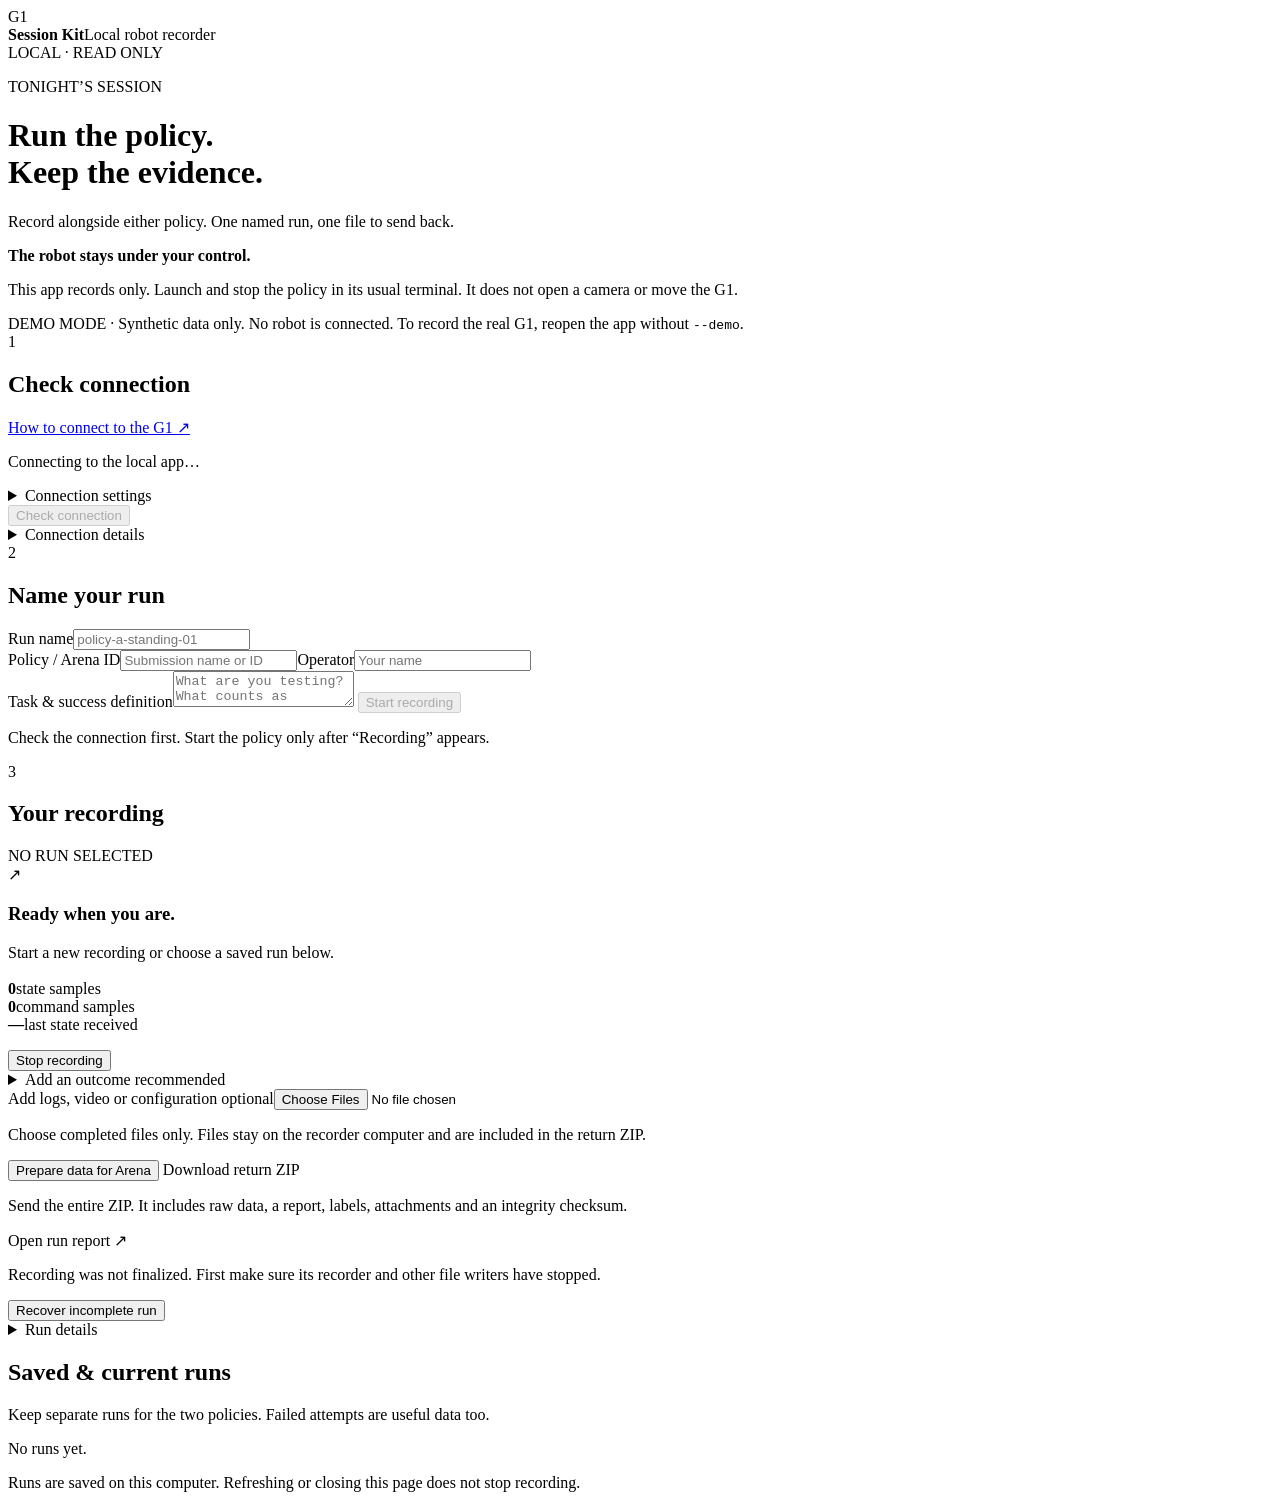
==== web/index.html @ b62b646d "Add local G1 recording app, Arena export, and connection guide" ====
<!doctype html>
<html lang="en"><head><meta charset="utf-8"><meta name="viewport" content="width=device-width,initial-scale=1">
<title>G1 Session Kit</title><link rel="stylesheet" href="/style.css"><script defer src="/app.js"></script></head>
<body>
<header><div class="brand"><span class="mark">G1</span><div><strong>Session Kit</strong><span class="muted">Local robot recorder</span></div></div><span class="badge" id="mode">LOCAL · READ ONLY</span></header>
<main>
<div class="intro"><div><p class="eyebrow">TONIGHT’S SESSION</p><h1>Run the policy.<br>Keep the evidence.</h1><p>Record alongside either policy. One named run, one file to send back.</p></div><aside><strong>The robot stays under your control.</strong><p>This app records only. Launch and stop the policy in its usual terminal. It does not open a camera or move the G1.</p></aside></div>
<div id="demo" class="notice hidden">DEMO MODE · Synthetic data only. No robot is connected. To record the real G1, reopen the app without <code>--demo</code>.</div>
<div id="error" role="alert" class="notice error hidden"></div>
<div id="toast" role="status" class="notice hidden"></div>
<div class="workspace">
<section class="panel setup">
<div class="step"><span>1</span><h2>Check connection</h2></div>
<p class="fine"><a class="text-link" href="/connect" target="_blank" rel="noopener">How to connect to the G1 ↗</a></p>
<p id="connection" role="status">Connecting to the local app…</p>
<details id="settings"><summary>Connection settings</summary>
<label>Robot network interface<select id="interface"><option value="auto">Automatic</option></select></label>
<div class="pair"><label>DDS domain<input id="domain" type="number" min="0" max="232" value="0"></label><label>Robot name<input id="robot" placeholder="G1 lab"></label></div>
<label>Robot Python <span class="muted">optional full path</span><input id="python" placeholder="Use the app’s Python"></label>
<p class="fine">Use the computer/environment that already has Unitree SDK2. Nothing is installed automatically.</p>
</details>
<button id="check" class="secondary" disabled>Check connection</button>
<details id="check-details" class="hidden"><summary>Connection details</summary><pre id="check-log"></pre></details>
<div class="divider"></div>
<div class="step"><span>2</span><h2>Name your run</h2></div>
<form id="run-form">
<label>Run name<input id="name" required maxlength="100" placeholder="policy-a-standing-01"></label>
<div class="pair"><label>Policy / Arena ID<input id="policy" maxlength="200" placeholder="Submission name or ID"></label><label>Operator<input id="operator" required maxlength="100" placeholder="Your name"></label></div>
<label>Task &amp; success definition<textarea id="notes" rows="2" maxlength="4000" placeholder="What are you testing? What counts as success?"></textarea></label>
<button id="start" type="submit" disabled>Start recording</button>
<p class="fine" id="start-help">Check the connection first. Start the policy only after “Recording” appears.</p>
</form>
</section>
<section class="panel current">
<div class="section-title"><div class="step"><span>3</span><h2>Your recording</h2></div><span class="badge" id="phase">NO RUN SELECTED</span></div>
<div id="empty" class="empty"><div class="empty-mark">↗</div><h3>Ready when you are.</h3><p>Start a new recording or choose a saved run below.</p></div>
<div id="run-view" class="hidden">
<h3 id="run-title"></h3><p class="muted" id="run-policy"></p>
<div class="metrics"><div><strong id="state-count">0</strong><span>state samples</span></div><div><strong id="command-count">0</strong><span>command samples</span></div><div><strong id="freshness">—</strong><span id="freshness-label">last state received</span></div></div>
<p id="run-guidance" class="guidance"></p>
<button id="stop" class="danger hidden">Stop recording</button>
<div id="quality" class="notice hidden"></div>
<details id="label-details"><summary>Add an outcome <span class="muted">recommended</span></summary>
<form id="label-form"><div class="pair"><label>Trial number<input id="trial" required value="001" maxlength="100"></label><label>Outcome<select id="outcome"><option value="unknown">Unknown / not reviewed</option><option value="success">Success</option><option value="partial">Partial success</option><option value="failure">Failure</option><option value="aborted">Stopped / intervention</option><option value="invalid">Invalid attempt</option></select></label></div>
<label>What happened?<textarea id="trial-notes" rows="2" maxlength="4000" placeholder="Include failures, interventions, or a video timestamp."></textarea></label><button class="secondary" id="save-label">Save outcome</button><p class="fine">Outcomes are your observations, not automatic scores. Reusing a trial number records a correction.</p></form>
<div id="labels" class="chips"></div></details>
<div id="finished" class="hidden"><div class="divider"></div><label class="upload-label">Add logs, video or configuration <span class="muted">optional</span><input id="files" type="file" multiple></label><p class="fine" id="upload-status">Choose completed files only. Files stay on the recorder computer and are included in the return ZIP.</p><div id="attachments" class="chips"></div>
<button id="export">Prepare data for Arena</button>
<a id="download" class="button hidden" download>Download return ZIP</a><p class="fine">Send the entire ZIP. It includes raw data, a report, labels, attachments and an integrity checksum.</p><a id="report" target="_blank" rel="noopener" class="text-link hidden">Open run report ↗</a></div>
<div id="recovery" class="hidden"><p>Recording was not finalized. First make sure its recorder and other file writers have stopped.</p><button id="recover" class="secondary">Recover incomplete run</button></div>
<details><summary>Run details</summary><p id="run-path" class="fine path"></p><button id="show-log" class="small secondary">Show recorder log</button><pre id="run-log"></pre></details>
</div>
</section></div>
<section class="saved"><div class="section-title"><h2>Saved &amp; current runs</h2><span id="disk" class="muted"></span></div><p class="fine">Keep separate runs for the two policies. Failed attempts are useful data too.</p><div id="runs"><p class="muted">No runs yet.</p></div></section>
<footer><span>Runs are saved on this computer. Refreshing or closing this page does not stop recording.</span><span id="version"></span></footer>
</main></body></html>
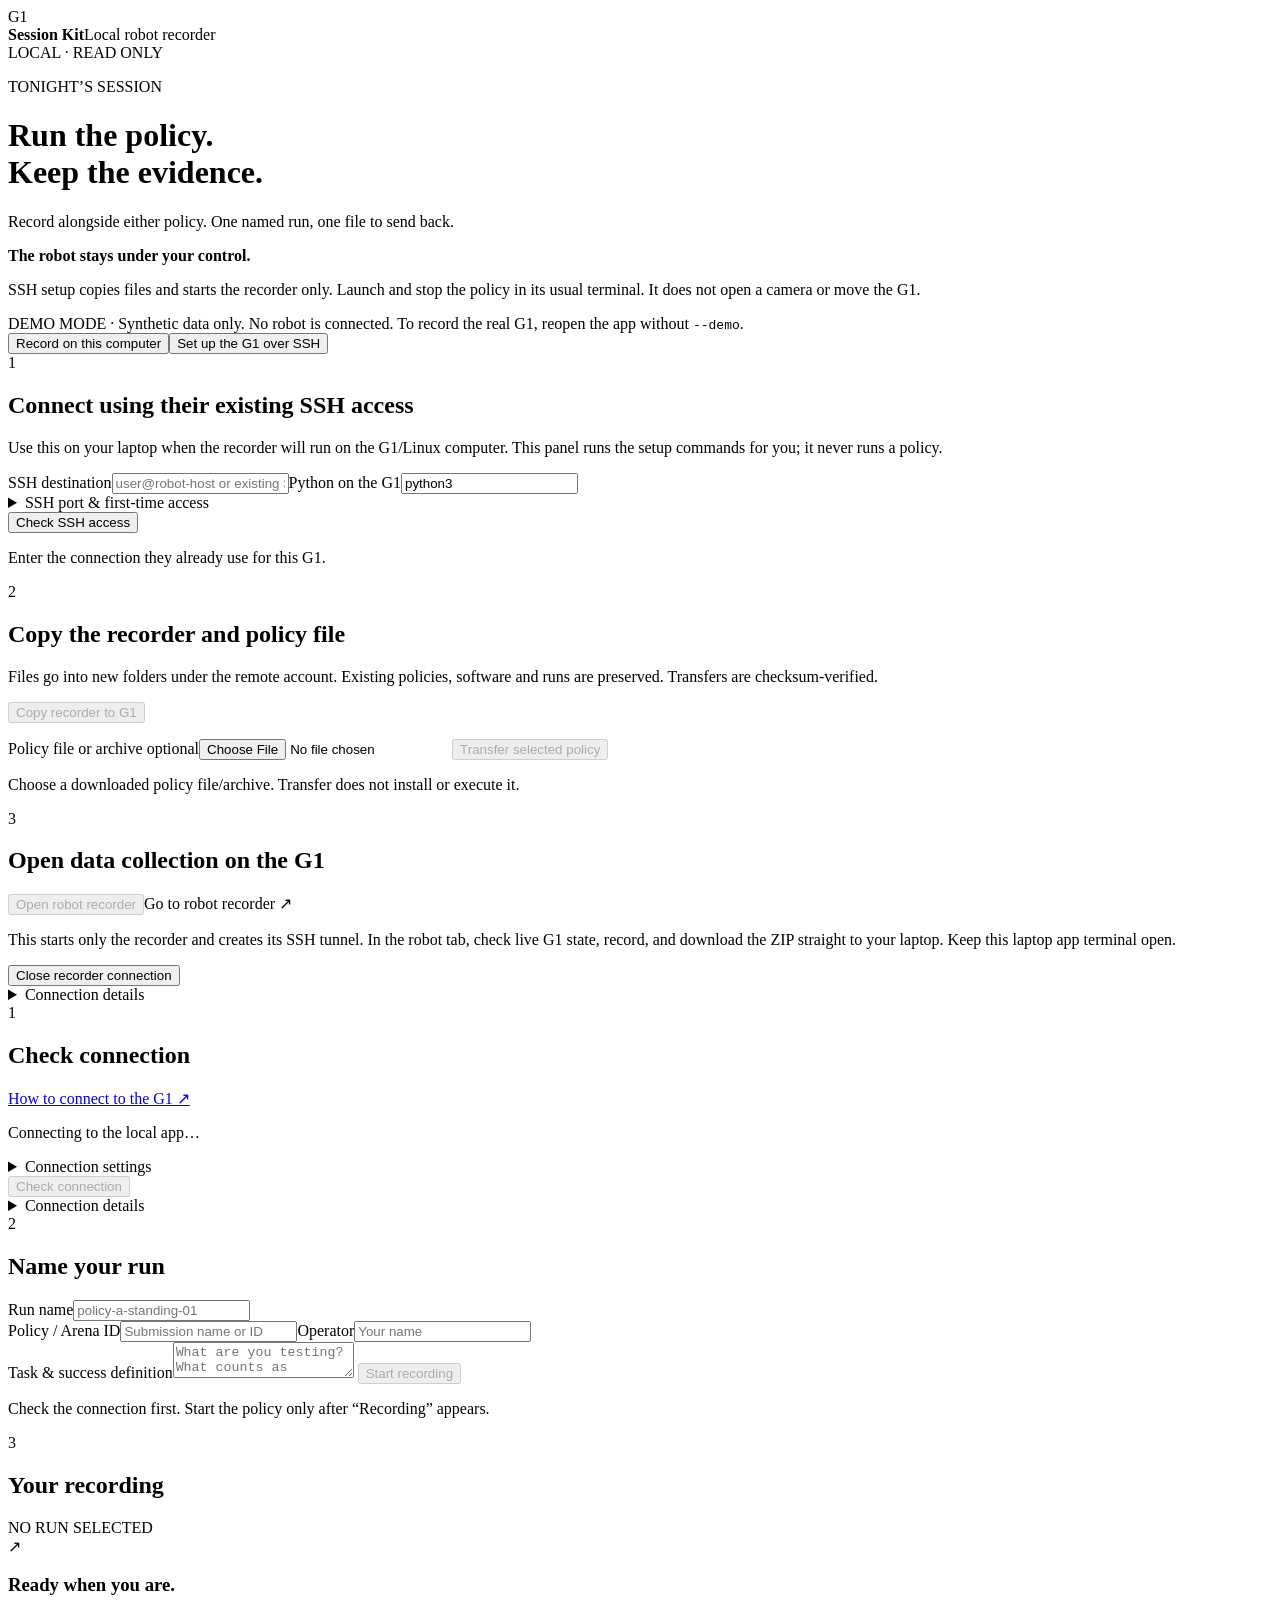
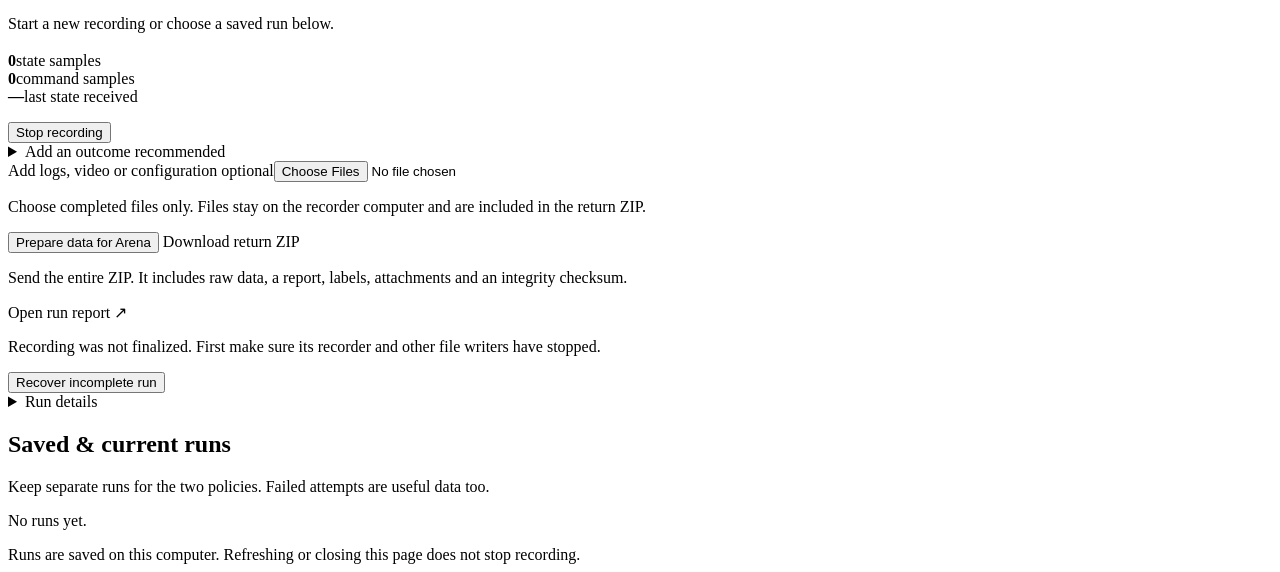
==== commit 7e1730ec: "Add guided SSH setup, verified policy transfer and remote recorder connection" ====
--- a/web/index.html
+++ b/web/index.html
@@ -4,11 +4,28 @@
 <body>
 <header><div class="brand"><span class="mark">G1</span><div><strong>Session Kit</strong><span class="muted">Local robot recorder</span></div></div><span class="badge" id="mode">LOCAL · READ ONLY</span></header>
 <main>
-<div class="intro"><div><p class="eyebrow">TONIGHT’S SESSION</p><h1>Run the policy.<br>Keep the evidence.</h1><p>Record alongside either policy. One named run, one file to send back.</p></div><aside><strong>The robot stays under your control.</strong><p>This app records only. Launch and stop the policy in its usual terminal. It does not open a camera or move the G1.</p></aside></div>
+<div class="intro"><div><p class="eyebrow">TONIGHT’S SESSION</p><h1>Run the policy.<br>Keep the evidence.</h1><p>Record alongside either policy. One named run, one file to send back.</p></div><aside><strong>The robot stays under your control.</strong><p>SSH setup copies files and starts the recorder only. Launch and stop the policy in its usual terminal. It does not open a camera or move the G1.</p></aside></div>
 <div id="demo" class="notice hidden">DEMO MODE · Synthetic data only. No robot is connected. To record the real G1, reopen the app without <code>--demo</code>.</div>
 <div id="error" role="alert" class="notice error hidden"></div>
 <div id="toast" role="status" class="notice hidden"></div>
-<div class="workspace">
+<div id="location-choice" class="mode-switch"><button id="show-local" class="secondary">Record on this computer</button><button id="show-remote" class="secondary">Set up the G1 over SSH</button></div>
+<section id="remote-panel" class="panel hidden">
+<div class="step"><span>1</span><h2>Connect using their existing SSH access</h2></div>
+<p class="fine">Use this on your laptop when the recorder will run on the G1/Linux computer. This panel runs the setup commands for you; it never runs a policy.</p>
+<div class="pair"><label>SSH destination<input id="ssh-destination" placeholder="user@robot-host or existing SSH alias" maxlength="280"></label><label>Python on the G1<input id="ssh-python" value="python3" placeholder="/path/to/sdk/environment/bin/python"></label></div>
+<details><summary>SSH port &amp; first-time access</summary><label>SSH port <span class="muted">leave empty to use SSH configuration</span><input id="ssh-port" type="number" min="1" max="65535" placeholder="Default / SSH config"></label><p class="fine">An unlocked SSH key/agent and a trusted host are required. Password-only login is not automated. If needed, first run this in your normal terminal and verify the host with the robot operator:</p><pre id="ssh-command">ssh YOUR_USER@YOUR_G1_COMPUTER</pre><p class="fine">The app does not store passwords, install SSH keys or bypass host verification.</p></details>
+<button id="ssh-check" class="secondary">Check SSH access</button><p id="ssh-status" role="status" class="guidance">Enter the connection they already use for this G1.</p>
+<div class="divider"></div><div class="step"><span>2</span><h2>Copy the recorder and policy file</h2></div>
+<p class="fine">Files go into new folders under the remote account. Existing policies, software and runs are preserved. Transfers are checksum-verified.</p>
+<button id="ssh-install" class="secondary" disabled>Copy recorder to G1</button><p id="ssh-install-status" class="fine path"></p>
+<label>Policy file or archive <span class="muted">optional</span><input id="ssh-policy-file" type="file"></label><button id="ssh-transfer" class="secondary" disabled>Transfer selected policy</button><p id="ssh-policy-status" class="fine path">Choose a downloaded policy file/archive. Transfer does not install or execute it.</p>
+<div class="divider"></div><div class="step"><span>3</span><h2>Open data collection on the G1</h2></div>
+<button id="ssh-open" disabled>Open robot recorder</button><a id="ssh-link" class="button hidden" target="_blank" rel="noopener">Go to robot recorder ↗</a>
+<p class="fine">This starts only the recorder and creates its SSH tunnel. In the robot tab, check live G1 state, record, and download the ZIP straight to your laptop. Keep this laptop app terminal open.</p>
+<button id="ssh-close" class="small secondary hidden">Close recorder connection</button>
+<details><summary>Connection details</summary><pre id="ssh-details"></pre></details>
+</section>
+<div class="workspace" id="local-workspace">
 <section class="panel setup">
 <div class="step"><span>1</span><h2>Check connection</h2></div>
 <p class="fine"><a class="text-link" href="/connect" target="_blank" rel="noopener">How to connect to the G1 ↗</a></p>
@@ -51,6 +68,6 @@
 <details><summary>Run details</summary><p id="run-path" class="fine path"></p><button id="show-log" class="small secondary">Show recorder log</button><pre id="run-log"></pre></details>
 </div>
 </section></div>
-<section class="saved"><div class="section-title"><h2>Saved &amp; current runs</h2><span id="disk" class="muted"></span></div><p class="fine">Keep separate runs for the two policies. Failed attempts are useful data too.</p><div id="runs"><p class="muted">No runs yet.</p></div></section>
-<footer><span>Runs are saved on this computer. Refreshing or closing this page does not stop recording.</span><span id="version"></span></footer>
+<section class="saved" id="local-saved"><div class="section-title"><h2>Saved &amp; current runs</h2><span id="disk" class="muted"></span></div><p class="fine">Keep separate runs for the two policies. Failed attempts are useful data too.</p><div id="runs"><p class="muted">No runs yet.</p></div></section>
+<footer><span id="storage-help">Runs are saved on this computer. Refreshing or closing this page does not stop recording.</span><span id="version"></span></footer>
 </main></body></html>
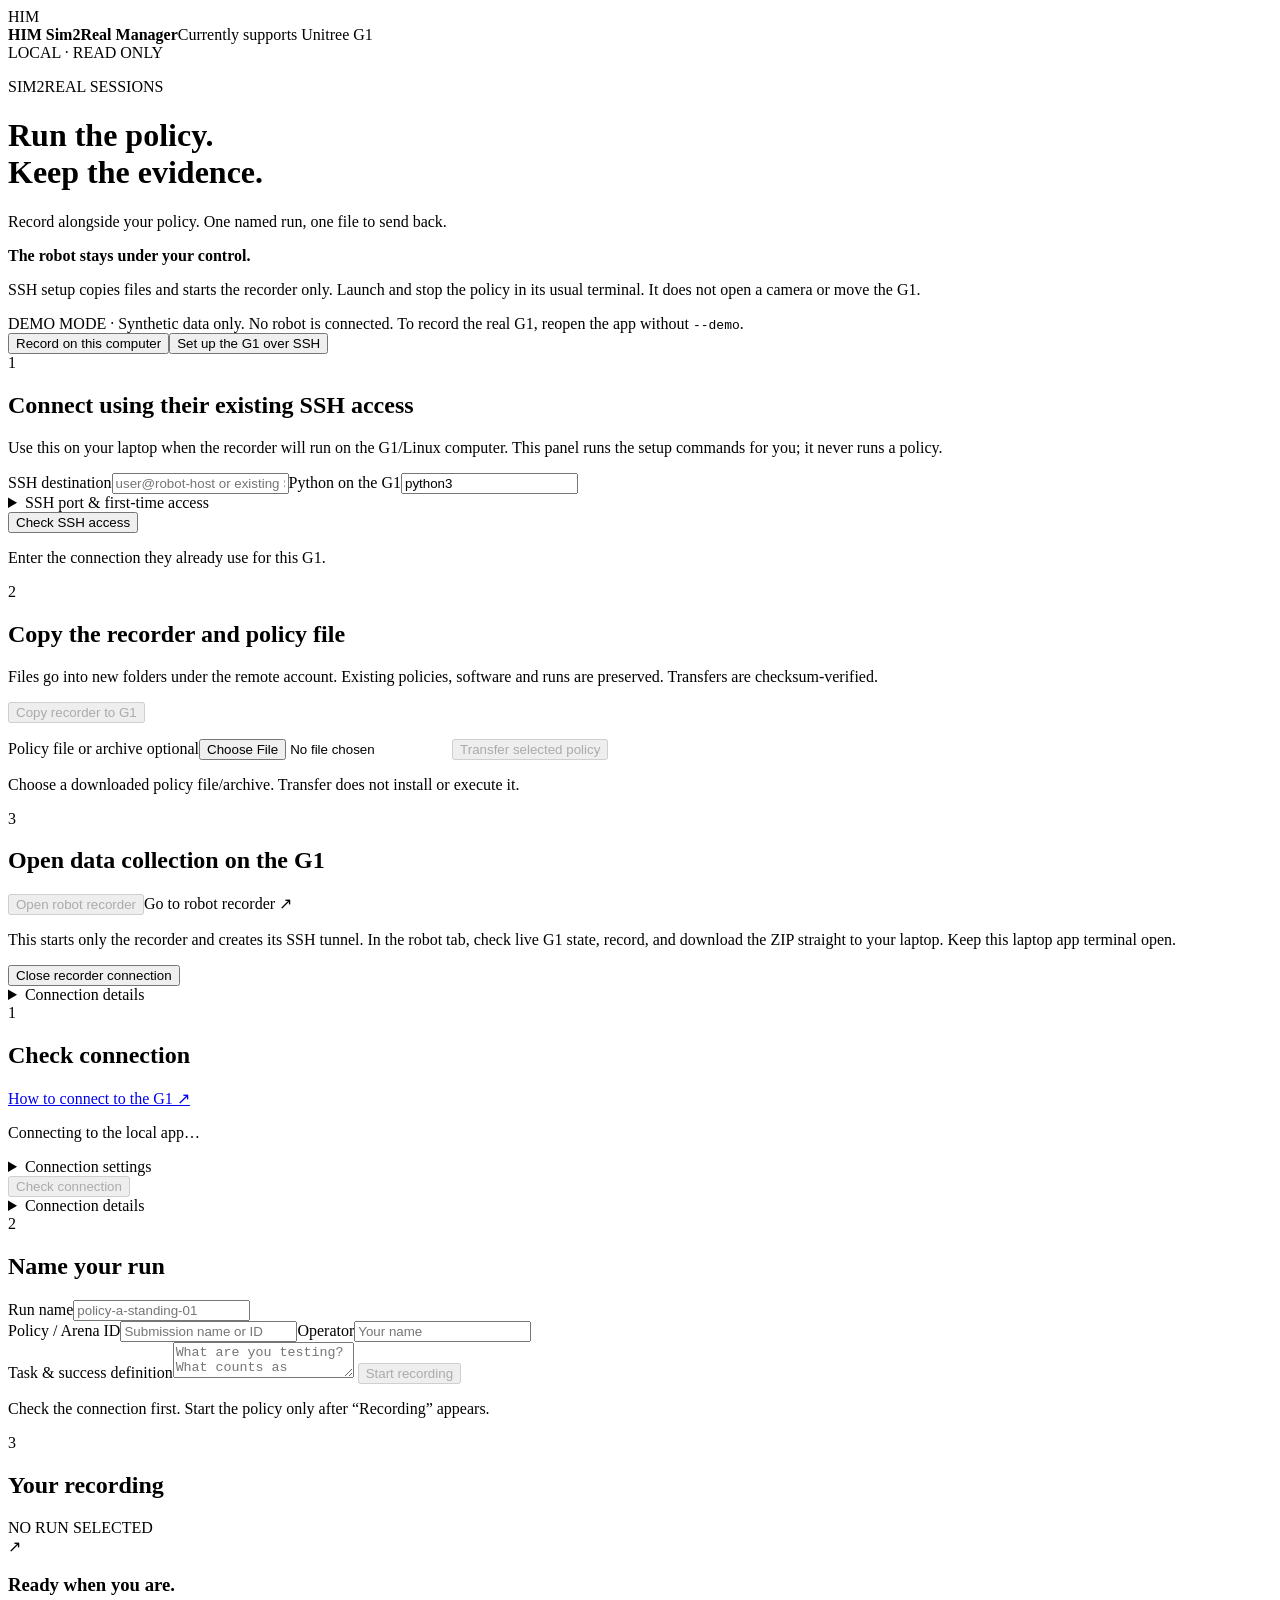
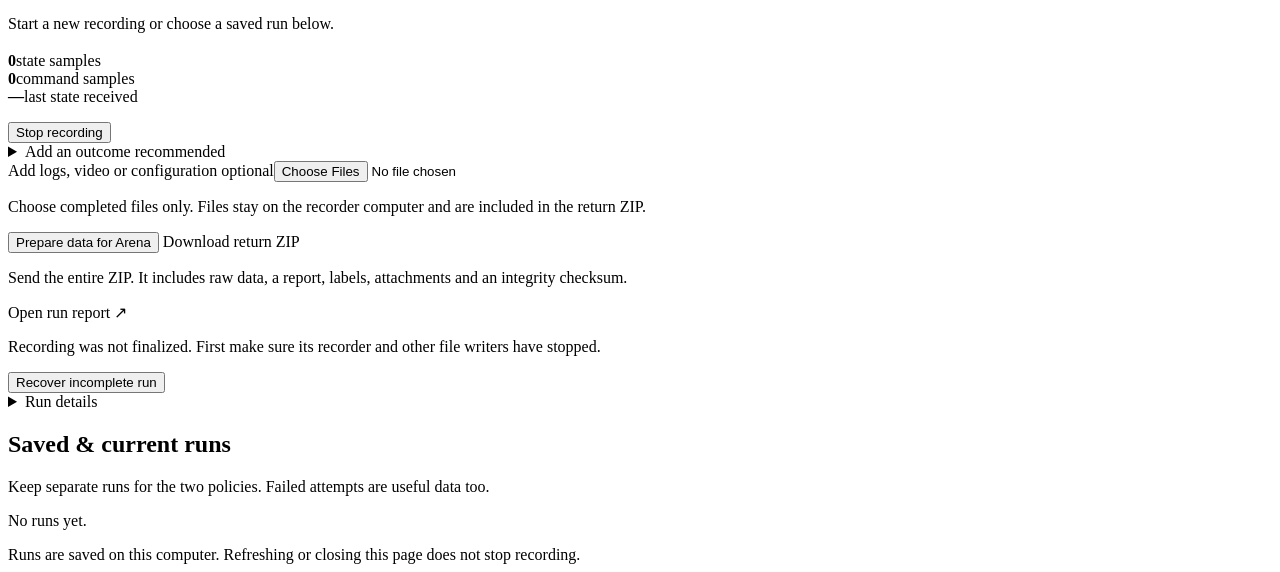
==== commit ab8e9a33: "Brand the app as HIM Sim2Real Manager with current Unitree G1 support" ====
--- a/web/index.html
+++ b/web/index.html
@@ -1,10 +1,10 @@
 <!doctype html>
 <html lang="en"><head><meta charset="utf-8"><meta name="viewport" content="width=device-width,initial-scale=1">
-<title>G1 Session Kit</title><link rel="stylesheet" href="/style.css"><script defer src="/app.js"></script></head>
+<title>HIM Sim2Real Manager</title><link rel="stylesheet" href="/style.css"><script defer src="/app.js"></script></head>
 <body>
-<header><div class="brand"><span class="mark">G1</span><div><strong>Session Kit</strong><span class="muted">Local robot recorder</span></div></div><span class="badge" id="mode">LOCAL · READ ONLY</span></header>
+<header><div class="brand"><span class="mark">HIM</span><div><strong>HIM Sim2Real Manager</strong><span class="muted">Currently supports Unitree G1</span></div></div><span class="badge" id="mode">LOCAL · READ ONLY</span></header>
 <main>
-<div class="intro"><div><p class="eyebrow">TONIGHT’S SESSION</p><h1>Run the policy.<br>Keep the evidence.</h1><p>Record alongside either policy. One named run, one file to send back.</p></div><aside><strong>The robot stays under your control.</strong><p>SSH setup copies files and starts the recorder only. Launch and stop the policy in its usual terminal. It does not open a camera or move the G1.</p></aside></div>
+<div class="intro"><div><p class="eyebrow">SIM2REAL SESSIONS</p><h1>Run the policy.<br>Keep the evidence.</h1><p>Record alongside your policy. One named run, one file to send back.</p></div><aside><strong>The robot stays under your control.</strong><p>SSH setup copies files and starts the recorder only. Launch and stop the policy in its usual terminal. It does not open a camera or move the G1.</p></aside></div>
 <div id="demo" class="notice hidden">DEMO MODE · Synthetic data only. No robot is connected. To record the real G1, reopen the app without <code>--demo</code>.</div>
 <div id="error" role="alert" class="notice error hidden"></div>
 <div id="toast" role="status" class="notice hidden"></div>
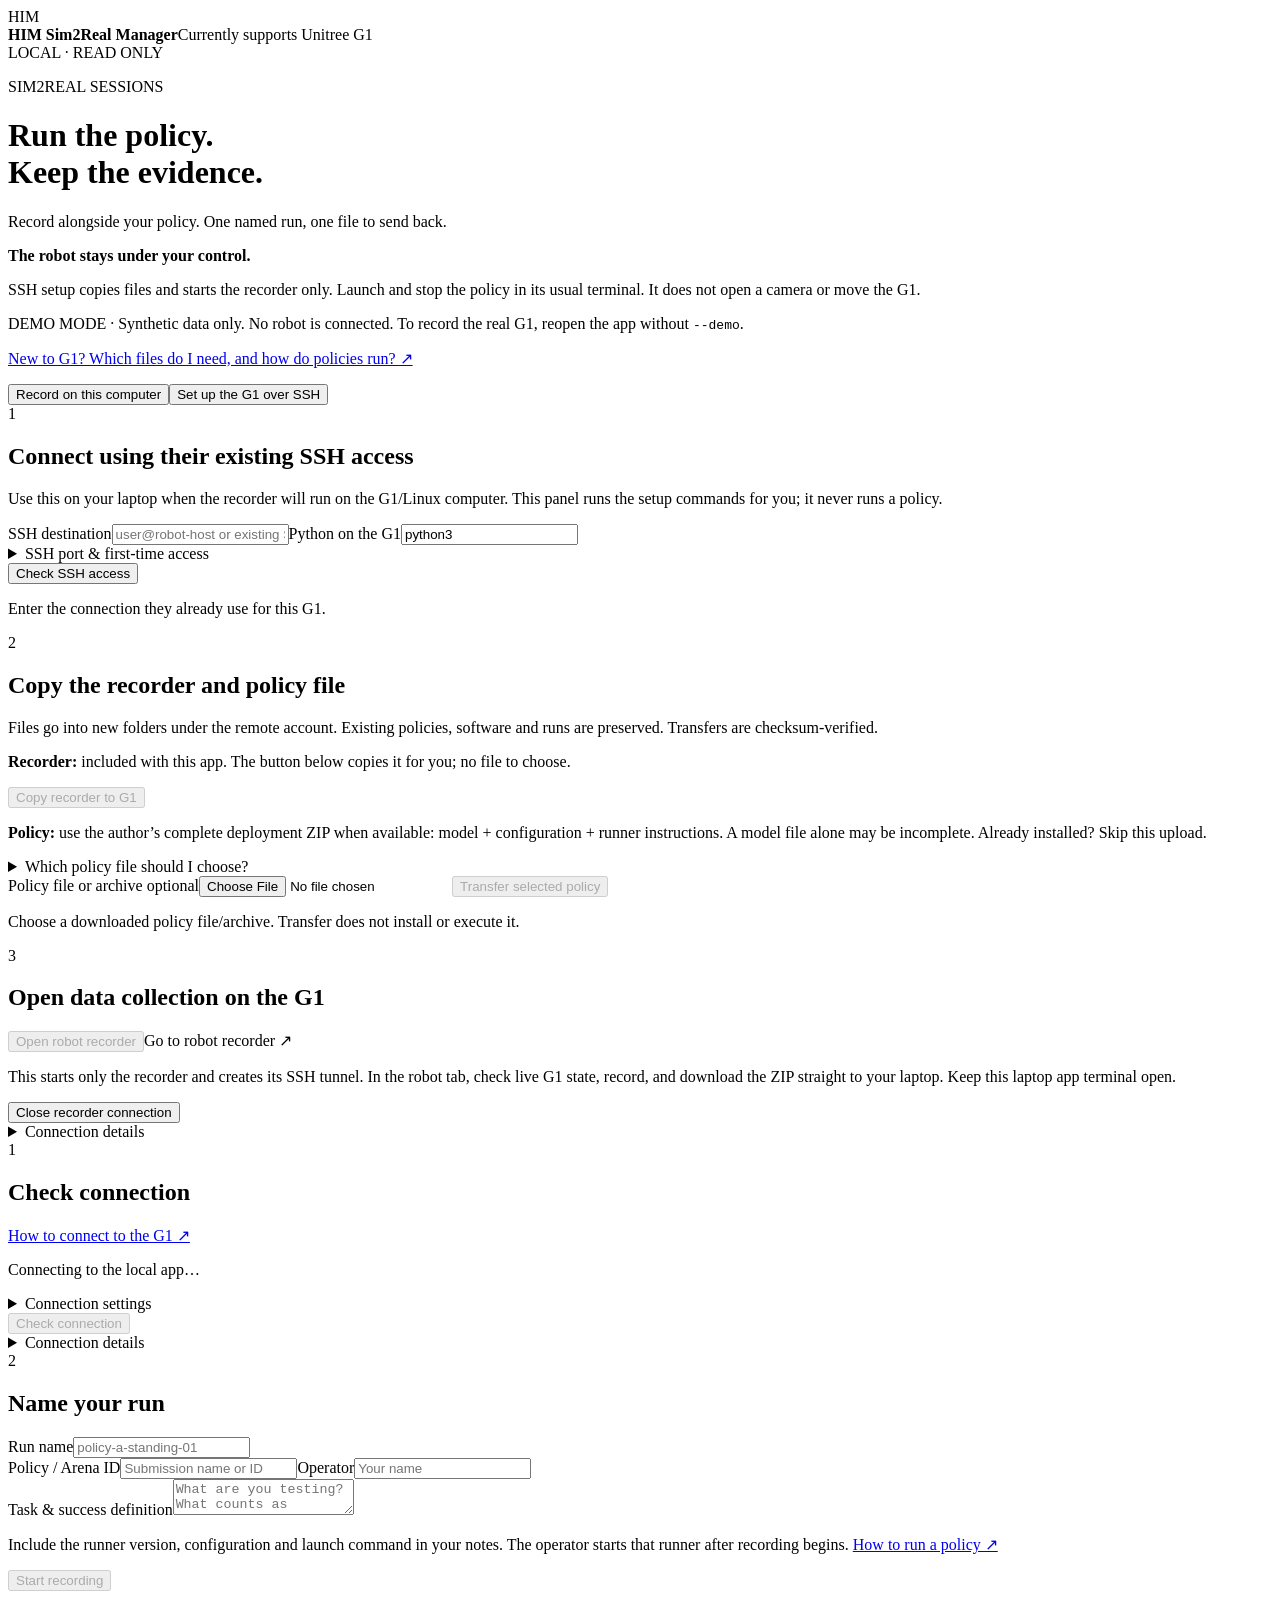
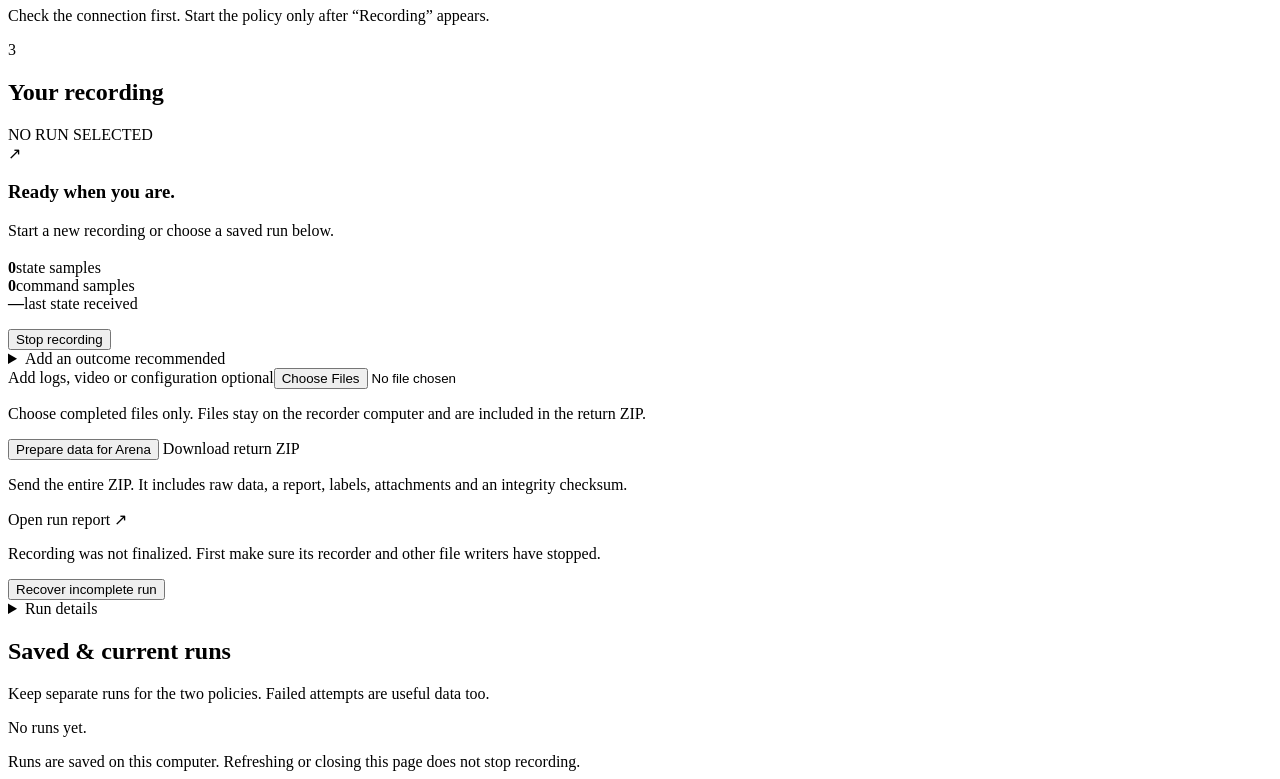
==== commit 7790b729: "Explain G1 policy files, matching runners and operator deployment workflow" ====
--- a/web/index.html
+++ b/web/index.html
@@ -8,6 +8,7 @@
 <div id="demo" class="notice hidden">DEMO MODE · Synthetic data only. No robot is connected. To record the real G1, reopen the app without <code>--demo</code>.</div>
 <div id="error" role="alert" class="notice error hidden"></div>
 <div id="toast" role="status" class="notice hidden"></div>
+<p><a class="text-link" href="/policies" target="_blank" rel="noopener">New to G1? Which files do I need, and how do policies run? ↗</a></p>
 <div id="location-choice" class="mode-switch"><button id="show-local" class="secondary">Record on this computer</button><button id="show-remote" class="secondary">Set up the G1 over SSH</button></div>
 <section id="remote-panel" class="panel hidden">
 <div class="step"><span>1</span><h2>Connect using their existing SSH access</h2></div>
@@ -17,7 +18,9 @@
 <button id="ssh-check" class="secondary">Check SSH access</button><p id="ssh-status" role="status" class="guidance">Enter the connection they already use for this G1.</p>
 <div class="divider"></div><div class="step"><span>2</span><h2>Copy the recorder and policy file</h2></div>
 <p class="fine">Files go into new folders under the remote account. Existing policies, software and runs are preserved. Transfers are checksum-verified.</p>
+<p class="fine"><strong>Recorder:</strong> included with this app. The button below copies it for you; no file to choose.</p>
 <button id="ssh-install" class="secondary" disabled>Copy recorder to G1</button><p id="ssh-install-status" class="fine path"></p>
+<p class="fine"><strong>Policy:</strong> use the author’s complete deployment ZIP when available: model + configuration + runner instructions. A model file alone may be incomplete. Already installed? Skip this upload.</p><details><summary>Which policy file should I choose?</summary><p class="fine"><strong>.zip / .tar.gz:</strong> keep the deployment files together; the operator extracts them using the author’s instructions.<br><strong>.pt / .pth:</strong> ask whether it is a deployment export or training checkpoint. Unitree RL Gym needs a compatible TorchScript export.<br><strong>.onnx:</strong> use its matching runner and settings; include companion .data files when supplied.<br><strong>.yaml / .json:</strong> configuration, not the model.</p><p class="fine">This transfers bytes only. It does not inspect compatibility, convert models or start a controller. <a href="/policies" target="_blank" rel="noopener">Read the simple policy guide and Unitree examples ↗</a></p></details>
 <label>Policy file or archive <span class="muted">optional</span><input id="ssh-policy-file" type="file"></label><button id="ssh-transfer" class="secondary" disabled>Transfer selected policy</button><p id="ssh-policy-status" class="fine path">Choose a downloaded policy file/archive. Transfer does not install or execute it.</p>
 <div class="divider"></div><div class="step"><span>3</span><h2>Open data collection on the G1</h2></div>
 <button id="ssh-open" disabled>Open robot recorder</button><a id="ssh-link" class="button hidden" target="_blank" rel="noopener">Go to robot recorder ↗</a>
@@ -44,6 +47,7 @@
 <label>Run name<input id="name" required maxlength="100" placeholder="policy-a-standing-01"></label>
 <div class="pair"><label>Policy / Arena ID<input id="policy" maxlength="200" placeholder="Submission name or ID"></label><label>Operator<input id="operator" required maxlength="100" placeholder="Your name"></label></div>
 <label>Task &amp; success definition<textarea id="notes" rows="2" maxlength="4000" placeholder="What are you testing? What counts as success?"></textarea></label>
+<p class="fine">Include the runner version, configuration and launch command in your notes. The operator starts that runner after recording begins. <a href="/policies" target="_blank" rel="noopener">How to run a policy ↗</a></p>
 <button id="start" type="submit" disabled>Start recording</button>
 <p class="fine" id="start-help">Check the connection first. Start the policy only after “Recording” appears.</p>
 </form>
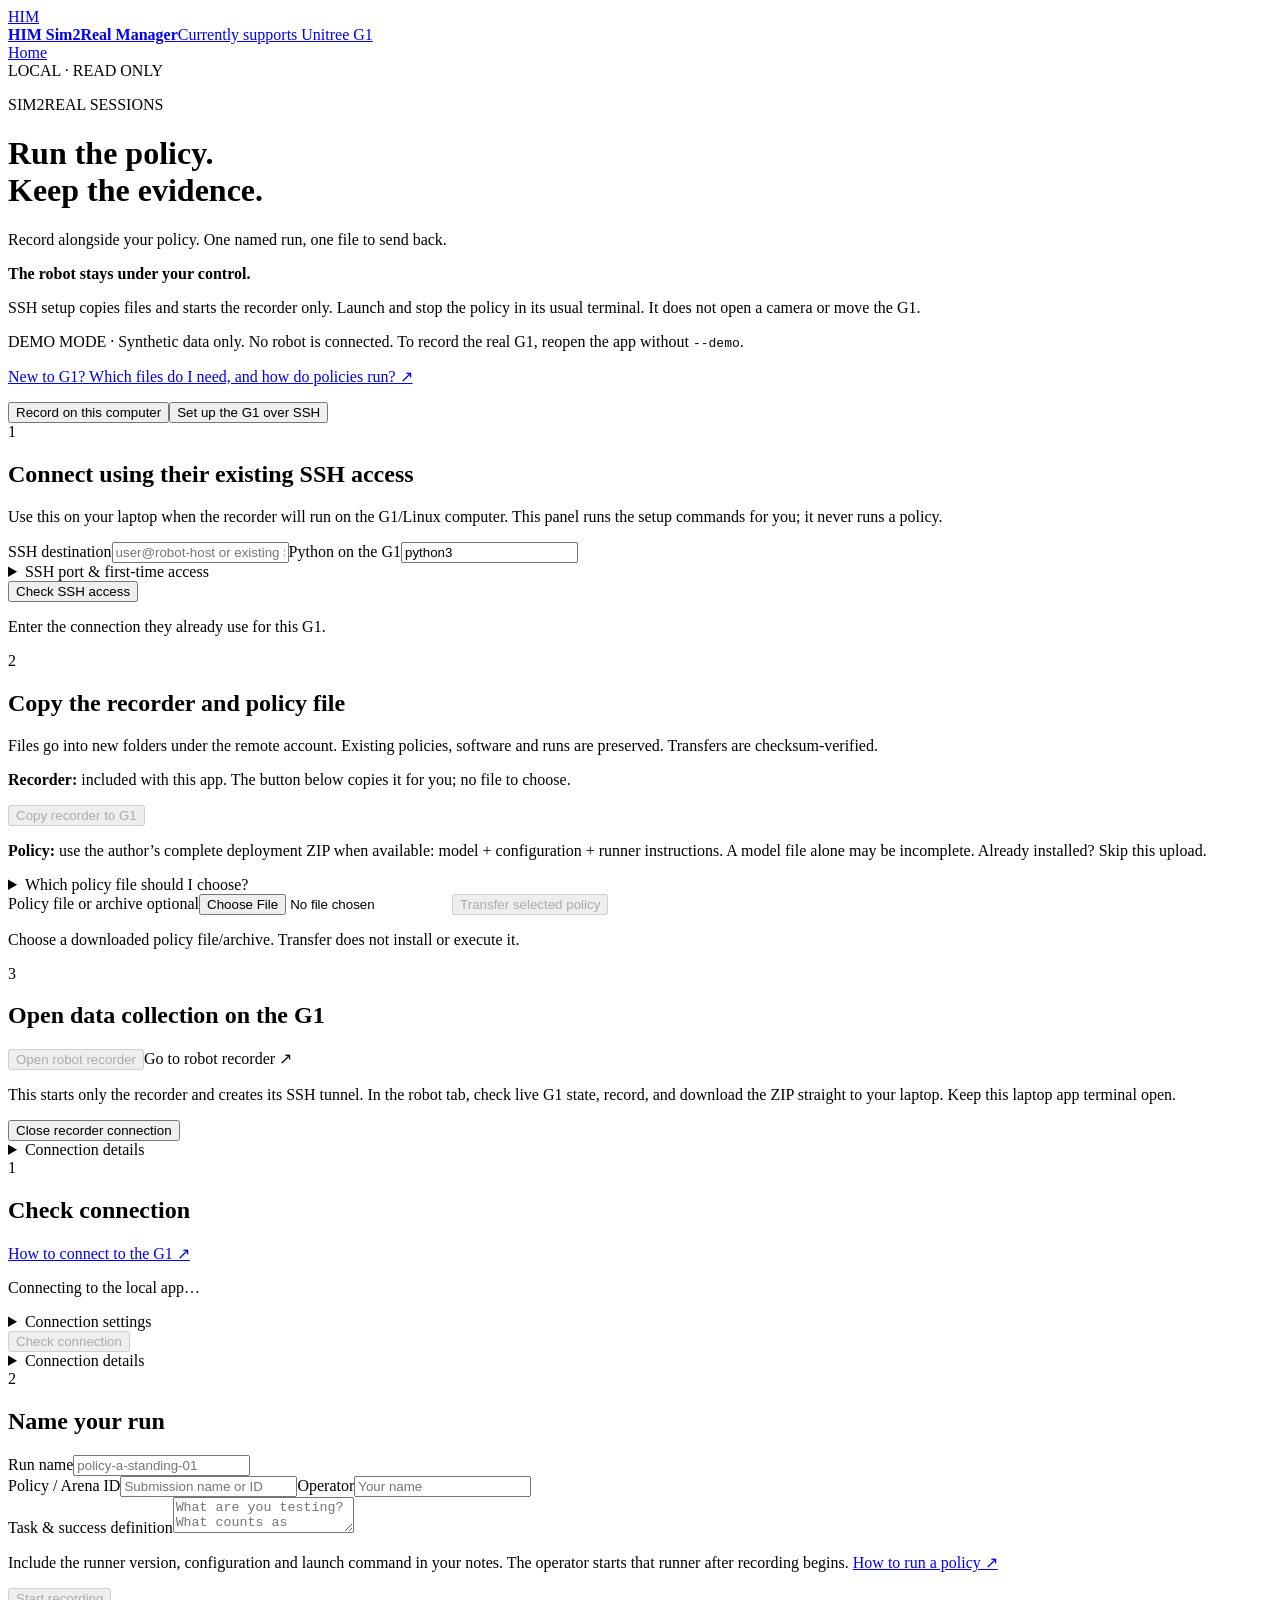
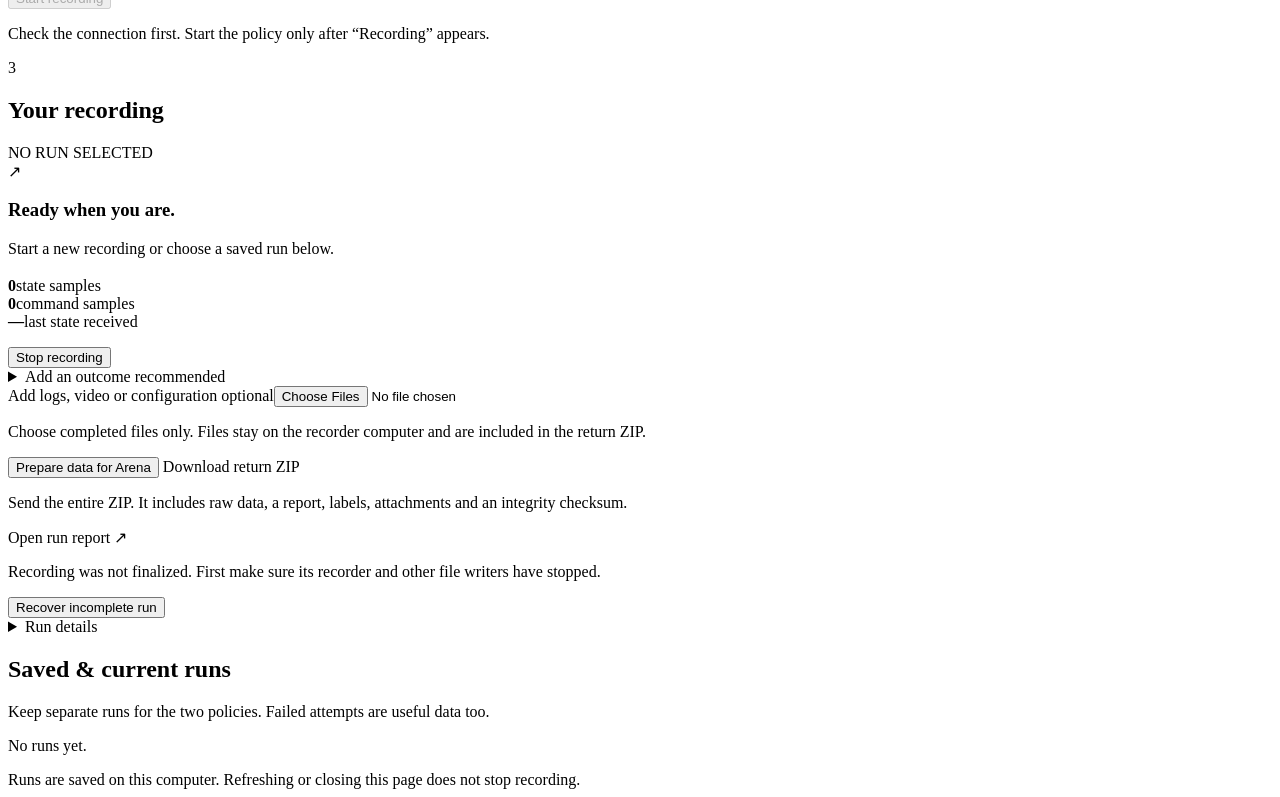
==== commit b868b2eb: "Add visible Home navigation and keep guides in the recorder tab" ====
--- a/web/index.html
+++ b/web/index.html
@@ -2,13 +2,13 @@
 <html lang="en"><head><meta charset="utf-8"><meta name="viewport" content="width=device-width,initial-scale=1">
 <title>HIM Sim2Real Manager</title><link rel="stylesheet" href="/style.css"><script defer src="/app.js"></script></head>
 <body>
-<header><div class="brand"><span class="mark">HIM</span><div><strong>HIM Sim2Real Manager</strong><span class="muted">Currently supports Unitree G1</span></div></div><span class="badge" id="mode">LOCAL · READ ONLY</span></header>
+<header><a class="brand brand-home" href="/" aria-label="HIM Sim2Real Manager home"><span class="mark">HIM</span><div><strong>HIM Sim2Real Manager</strong><span class="muted">Currently supports Unitree G1</span></div></a><nav class="header-nav" aria-label="Main navigation"><a href="/" class="home-link">Home</a></nav><span class="badge" id="mode">LOCAL · READ ONLY</span></header>
 <main>
 <div class="intro"><div><p class="eyebrow">SIM2REAL SESSIONS</p><h1>Run the policy.<br>Keep the evidence.</h1><p>Record alongside your policy. One named run, one file to send back.</p></div><aside><strong>The robot stays under your control.</strong><p>SSH setup copies files and starts the recorder only. Launch and stop the policy in its usual terminal. It does not open a camera or move the G1.</p></aside></div>
 <div id="demo" class="notice hidden">DEMO MODE · Synthetic data only. No robot is connected. To record the real G1, reopen the app without <code>--demo</code>.</div>
 <div id="error" role="alert" class="notice error hidden"></div>
 <div id="toast" role="status" class="notice hidden"></div>
-<p><a class="text-link" href="/policies" target="_blank" rel="noopener">New to G1? Which files do I need, and how do policies run? ↗</a></p>
+<p><a class="text-link" href="/policies">New to G1? Which files do I need, and how do policies run? ↗</a></p>
 <div id="location-choice" class="mode-switch"><button id="show-local" class="secondary">Record on this computer</button><button id="show-remote" class="secondary">Set up the G1 over SSH</button></div>
 <section id="remote-panel" class="panel hidden">
 <div class="step"><span>1</span><h2>Connect using their existing SSH access</h2></div>
@@ -20,7 +20,7 @@
 <p class="fine">Files go into new folders under the remote account. Existing policies, software and runs are preserved. Transfers are checksum-verified.</p>
 <p class="fine"><strong>Recorder:</strong> included with this app. The button below copies it for you; no file to choose.</p>
 <button id="ssh-install" class="secondary" disabled>Copy recorder to G1</button><p id="ssh-install-status" class="fine path"></p>
-<p class="fine"><strong>Policy:</strong> use the author’s complete deployment ZIP when available: model + configuration + runner instructions. A model file alone may be incomplete. Already installed? Skip this upload.</p><details><summary>Which policy file should I choose?</summary><p class="fine"><strong>.zip / .tar.gz:</strong> keep the deployment files together; the operator extracts them using the author’s instructions.<br><strong>.pt / .pth:</strong> ask whether it is a deployment export or training checkpoint. Unitree RL Gym needs a compatible TorchScript export.<br><strong>.onnx:</strong> use its matching runner and settings; include companion .data files when supplied.<br><strong>.yaml / .json:</strong> configuration, not the model.</p><p class="fine">This transfers bytes only. It does not inspect compatibility, convert models or start a controller. <a href="/policies" target="_blank" rel="noopener">Read the simple policy guide and Unitree examples ↗</a></p></details>
+<p class="fine"><strong>Policy:</strong> use the author’s complete deployment ZIP when available: model + configuration + runner instructions. A model file alone may be incomplete. Already installed? Skip this upload.</p><details><summary>Which policy file should I choose?</summary><p class="fine"><strong>.zip / .tar.gz:</strong> keep the deployment files together; the operator extracts them using the author’s instructions.<br><strong>.pt / .pth:</strong> ask whether it is a deployment export or training checkpoint. Unitree RL Gym needs a compatible TorchScript export.<br><strong>.onnx:</strong> use its matching runner and settings; include companion .data files when supplied.<br><strong>.yaml / .json:</strong> configuration, not the model.</p><p class="fine">This transfers bytes only. It does not inspect compatibility, convert models or start a controller. <a href="/policies">Read the simple policy guide and Unitree examples ↗</a></p></details>
 <label>Policy file or archive <span class="muted">optional</span><input id="ssh-policy-file" type="file"></label><button id="ssh-transfer" class="secondary" disabled>Transfer selected policy</button><p id="ssh-policy-status" class="fine path">Choose a downloaded policy file/archive. Transfer does not install or execute it.</p>
 <div class="divider"></div><div class="step"><span>3</span><h2>Open data collection on the G1</h2></div>
 <button id="ssh-open" disabled>Open robot recorder</button><a id="ssh-link" class="button hidden" target="_blank" rel="noopener">Go to robot recorder ↗</a>
@@ -31,7 +31,7 @@
 <div class="workspace" id="local-workspace">
 <section class="panel setup">
 <div class="step"><span>1</span><h2>Check connection</h2></div>
-<p class="fine"><a class="text-link" href="/connect" target="_blank" rel="noopener">How to connect to the G1 ↗</a></p>
+<p class="fine"><a class="text-link" href="/connect">How to connect to the G1 ↗</a></p>
 <p id="connection" role="status">Connecting to the local app…</p>
 <details id="settings"><summary>Connection settings</summary>
 <label>Robot network interface<select id="interface"><option value="auto">Automatic</option></select></label>
@@ -47,7 +47,7 @@
 <label>Run name<input id="name" required maxlength="100" placeholder="policy-a-standing-01"></label>
 <div class="pair"><label>Policy / Arena ID<input id="policy" maxlength="200" placeholder="Submission name or ID"></label><label>Operator<input id="operator" required maxlength="100" placeholder="Your name"></label></div>
 <label>Task &amp; success definition<textarea id="notes" rows="2" maxlength="4000" placeholder="What are you testing? What counts as success?"></textarea></label>
-<p class="fine">Include the runner version, configuration and launch command in your notes. The operator starts that runner after recording begins. <a href="/policies" target="_blank" rel="noopener">How to run a policy ↗</a></p>
+<p class="fine">Include the runner version, configuration and launch command in your notes. The operator starts that runner after recording begins. <a href="/policies">How to run a policy ↗</a></p>
 <button id="start" type="submit" disabled>Start recording</button>
 <p class="fine" id="start-help">Check the connection first. Start the policy only after “Recording” appears.</p>
 </form>
